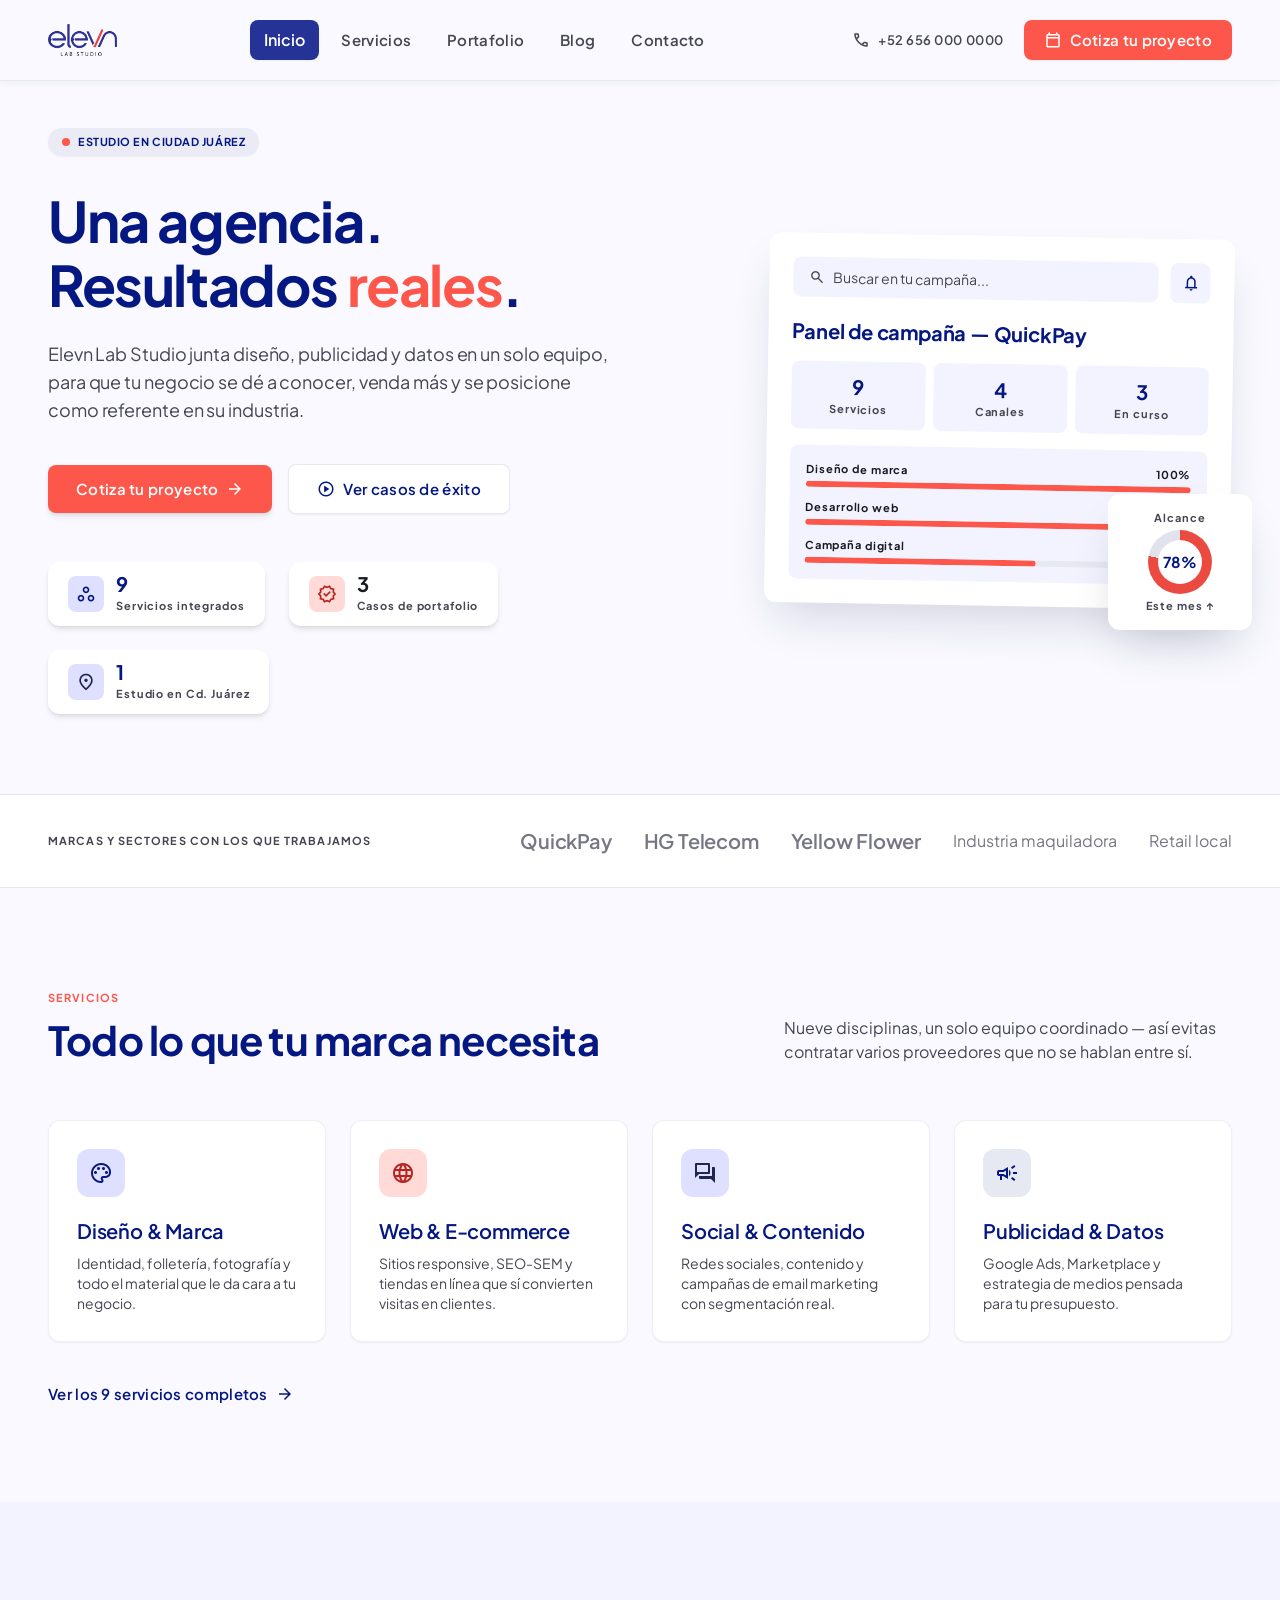
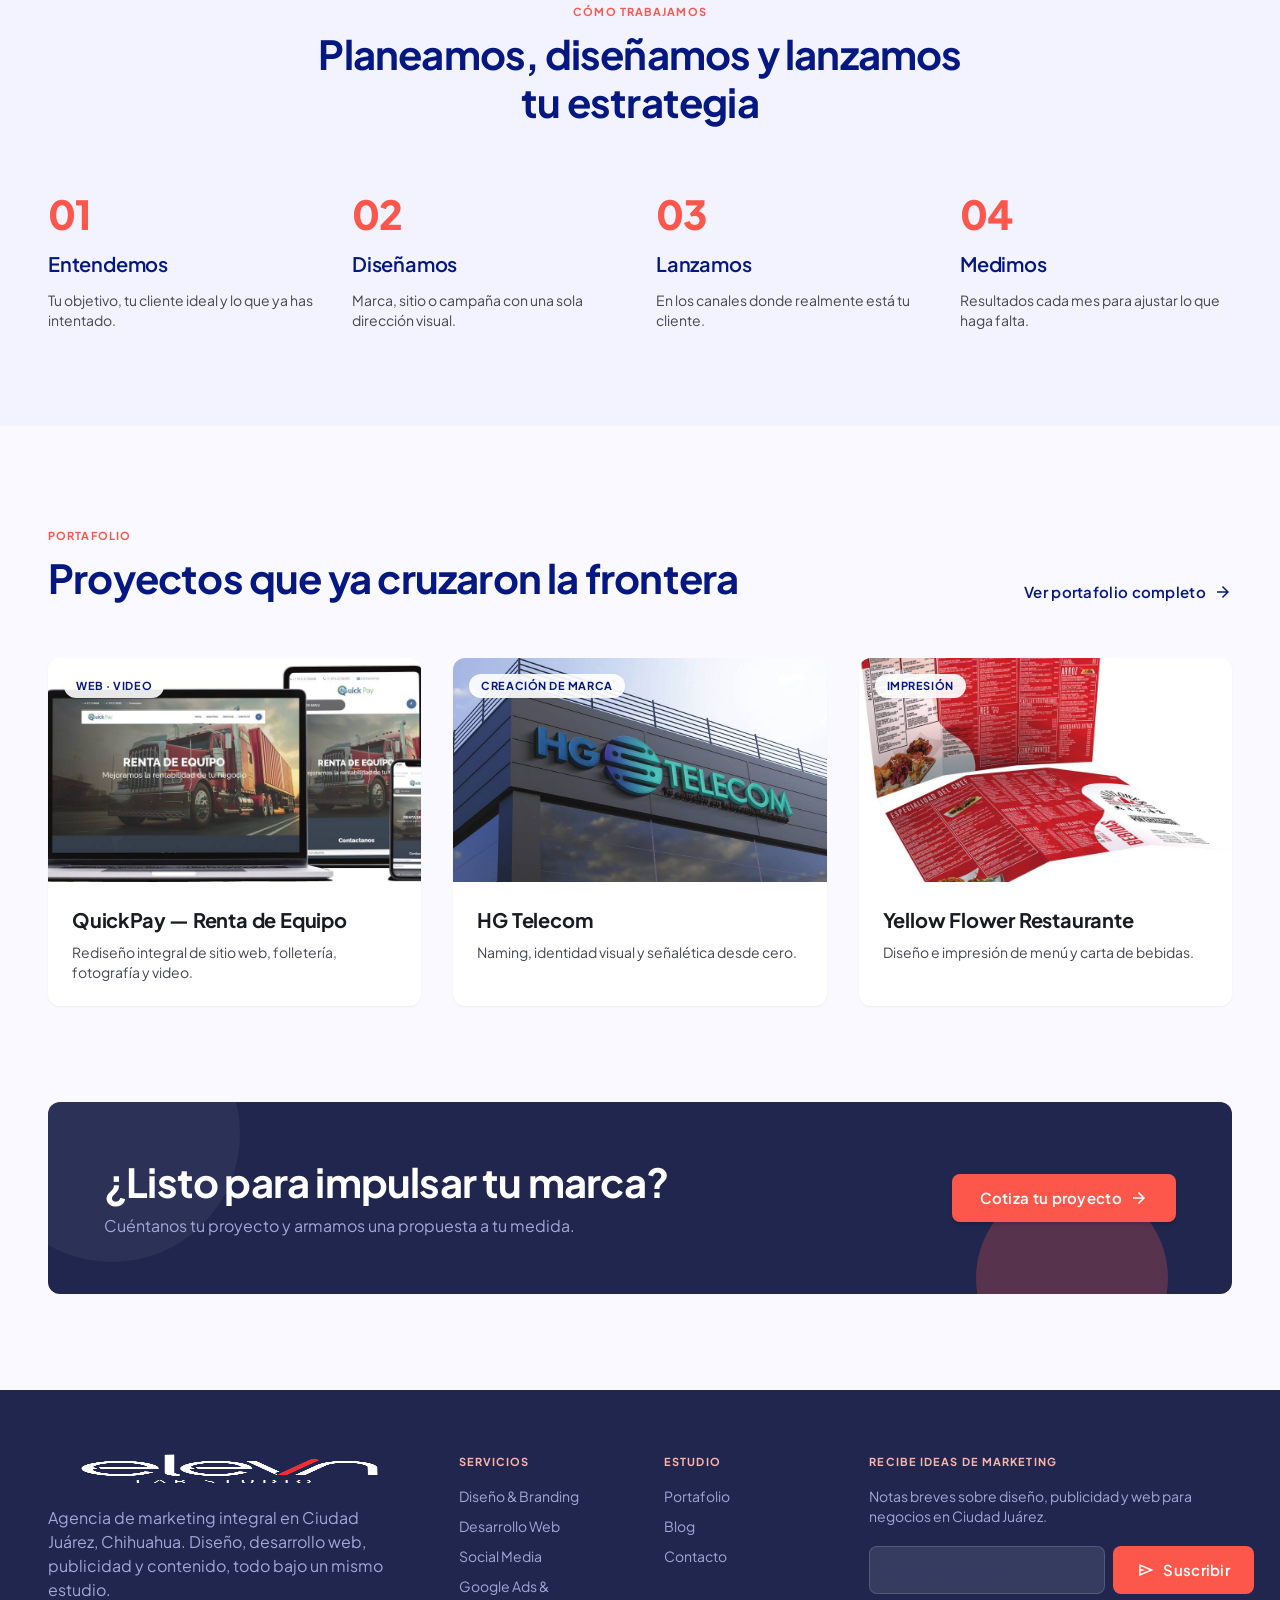
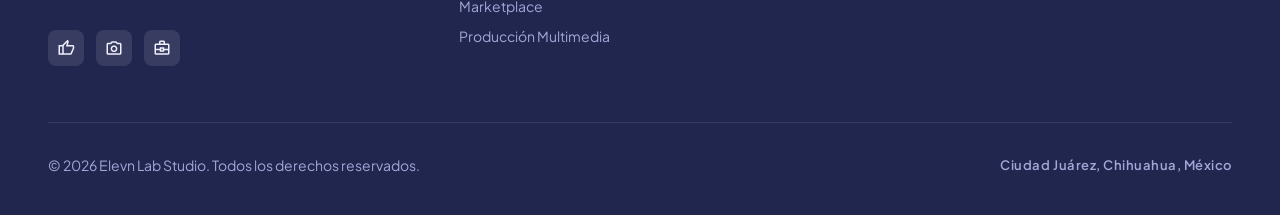
==== index.html @ 22182540 "Add files via upload" ====
<!DOCTYPE html>
<html lang="es"><head><meta charset="utf-8"/><meta content="width=device-width, initial-scale=1.0" name="viewport"/>
<title>Elevn Lab Studio — Agencia de Marketing en Ciudad Juárez</title>
<meta name="description" content="Elevn Lab Studio: agencia de marketing integral en Ciudad Juárez. Diseño, desarrollo web, social media, publicidad y producción multimedia.">
<link href="https://fonts.googleapis.com" rel="preconnect"/><link crossorigin="" href="https://fonts.gstatic.com" rel="preconnect"/>
<link href="https://fonts.googleapis.com/css2?family=Plus+Jakarta+Sans:ital,wght@0,300;0,400;0,500;0,600;0,700;0,800;1,400;1,600&amp;display=swap" rel="stylesheet"/>
<link href="https://fonts.googleapis.com/css2?family=Material+Symbols+Outlined:opsz,wght,FILL,GRAD@20..48,100..700,0..1,-50..200&amp;display=swap" rel="stylesheet"/>
<link href="styles.css" rel="stylesheet"/></head>
<body class="bg-surface font-body-md text-on-surface antialiased selection:bg-primary-fixed selection:text-on-primary-fixed">
<header class="fixed top-0 left-0 right-0 w-full z-50 bg-surface/95 shadow-[0_1px_8px_rgba(13,19,59,0.06)] border-b border-surface-container-high">
<div class="h-20 max-w-7xl mx-auto px-6 lg:px-12 flex items-center justify-between">
<a class="flex items-center gap-2.5 group" href="inicio.html">
<img alt="Elevn Lab Studio" class="h-8 w-auto" src="[data-uri]"/>
</a>
<nav class="hidden lg:flex items-center gap-1 xl:gap-2"><a aria-current="page" class="transition-colors duration-200 bg-primary-container text-on-primary font-semibold rounded-lg px-3.5 py-2 shadow-sm" href="inicio.html">Inicio</a><a class="font-label-lg text-label-lg text-on-surface-variant hover:text-on-surface hover:bg-surface-container-low px-3.5 py-2 rounded-lg transition-colors duration-200" href="servicios.html">Servicios</a><a class="font-label-lg text-label-lg text-on-surface-variant hover:text-on-surface hover:bg-surface-container-low px-3.5 py-2 rounded-lg transition-colors duration-200" href="portafolio.html">Portafolio</a><a class="font-label-lg text-label-lg text-on-surface-variant hover:text-on-surface hover:bg-surface-container-low px-3.5 py-2 rounded-lg transition-colors duration-200" href="blog.html">Blog</a><a class="font-label-lg text-label-lg text-on-surface-variant hover:text-on-surface hover:bg-surface-container-low px-3.5 py-2 rounded-lg transition-colors duration-200" href="contacto.html">Contacto</a></nav>
<div class="flex items-center gap-3 xl:gap-5">
<a class="hidden md:flex items-center gap-2 font-label-md text-label-md text-on-surface-variant hover:text-primary transition-colors" href="tel:+526560000000">
<span class="material-symbols-outlined text-[18px]">call</span><span>+52 656 000 0000</span>
</a>
<a class="hidden sm:inline-flex items-center justify-center gap-2 bg-secondary-container text-on-secondary px-5 py-2.5 rounded-lg font-label-lg text-label-lg shadow-sm hover:bg-secondary transition-all duration-200 hover:-translate-y-0.5 active:translate-y-0" href="contacto.html">
<span class="material-symbols-outlined text-[18px]">calendar_today</span><span>Cotiza tu proyecto</span>
</a>
<button id="menuBtn" class="lg:hidden w-10 h-10 rounded-lg flex items-center justify-center text-primary bg-surface-container-low" aria-label="Abrir menú">
<span class="material-symbols-outlined">menu</span>
</button>
</div>
</div>
</header>
<div id="mobileMenu" class="fixed inset-0 z-[100] bg-surface translate-x-full lg:hidden">
<div class="h-20 max-w-7xl mx-auto px-6 flex items-center justify-between border-b border-surface-container-high">
<img alt="Elevn Lab Studio" class="h-7 w-auto" src="[data-uri]"/>
<button id="menuCloseBtn" class="w-10 h-10 rounded-lg flex items-center justify-center text-primary bg-surface-container-low" aria-label="Cerrar menú">
<span class="material-symbols-outlined">close</span>
</button>
</div>
<nav class="flex flex-col gap-1 p-6"><a href="inicio.html" class="font-headline-sm text-headline-sm px-4 py-3.5 rounded-lg bg-primary-container text-on-primary">Inicio</a><a href="servicios.html" class="font-headline-sm text-headline-sm px-4 py-3.5 rounded-lg text-on-surface hover:bg-surface-container-low">Servicios</a><a href="portafolio.html" class="font-headline-sm text-headline-sm px-4 py-3.5 rounded-lg text-on-surface hover:bg-surface-container-low">Portafolio</a><a href="blog.html" class="font-headline-sm text-headline-sm px-4 py-3.5 rounded-lg text-on-surface hover:bg-surface-container-low">Blog</a><a href="contacto.html" class="font-headline-sm text-headline-sm px-4 py-3.5 rounded-lg text-on-surface hover:bg-surface-container-low">Contacto</a>
<a href="contacto.html" class="mt-4 inline-flex items-center justify-center gap-2 bg-secondary-container text-on-secondary px-5 py-3.5 rounded-lg font-label-lg text-label-lg shadow-sm"><span class="material-symbols-outlined text-[18px]">calendar_today</span><span>Cotiza tu proyecto</span></a>
<a href="tel:+526560000000" class="mt-2 inline-flex items-center justify-center gap-2 text-on-surface-variant px-5 py-3 rounded-lg font-label-lg text-label-lg"><span class="material-symbols-outlined text-[18px]">call</span><span>+52 656 000 0000</span></a>
</nav>
</div>
<main class="w-full pt-20 bg-surface min-h-[calc(100vh-80px)]">
<div class="flex flex-col w-full">

<!-- HERO -->
<section class="relative overflow-hidden pt-12 pb-20 px-6 lg:px-12 max-w-7xl mx-auto w-full">
<div class="absolute -top-24 left-1/4 w-96 h-96 bg-primary-fixed/40 rounded-full blur-3xl pointer-events-none -z-10"></div>
<div class="absolute top-1/3 right-10 w-80 h-80 bg-secondary-container/15 rounded-full blur-3xl pointer-events-none -z-10"></div>
<div class="grid grid-cols-1 lg:grid-cols-12 gap-12 items-center">
<div class="lg:col-span-7 flex flex-col items-start">
<div class="flex flex-wrap items-center gap-3 mb-8">
<div class="inline-flex items-center gap-2 px-3.5 py-1.5 rounded-full bg-surface-container-high/80 shadow-sm">
<span class="flex h-2 w-2 rounded-full bg-secondary-container animate-pulse"></span>
<span class="font-label-sm text-label-sm text-primary uppercase tracking-wider font-bold">Estudio en Ciudad Juárez</span>
</div>
</div>
<h1 class="font-headline-xl-mobile lg:font-headline-xl text-headline-xl-mobile lg:text-headline-xl text-primary tracking-tight mb-6">
Una agencia.<br/>Resultados <span class="text-secondary-container">reales</span>.
</h1>
<p class="font-body-lg text-body-lg text-on-surface-variant max-w-xl mb-10">
Elevn Lab Studio junta diseño, publicidad y datos en un solo equipo, para que tu negocio se dé a conocer, venda más y se posicione como referente en su industria.
</p>
<div class="flex flex-wrap items-center gap-4">
<a href="contacto.html" class="inline-flex items-center gap-2 bg-secondary-container text-on-secondary px-7 py-3.5 rounded-lg font-label-lg text-label-lg shadow-md hover:bg-secondary transition-all duration-200 hover:-translate-y-0.5">
<span>Cotiza tu proyecto</span><span class="material-symbols-outlined text-[18px]">arrow_forward</span>
</a>
<a href="portafolio.html" class="inline-flex items-center gap-2 bg-surface-container-lowest text-primary px-7 py-3.5 rounded-lg font-label-lg text-label-lg shadow-sm border border-outline-variant/40 hover:-translate-y-0.5 transition-all duration-200">
<span class="material-symbols-outlined text-[18px]">play_circle</span><span>Ver casos de éxito</span>
</a>
</div>
<div class="flex flex-wrap items-center gap-3 sm:gap-6 mt-12">
<div class="flex items-center gap-3 px-5 py-3 rounded-xl bg-surface-container-lowest shadow-md">
<div class="w-9 h-9 rounded-lg bg-primary-fixed flex items-center justify-center text-primary"><span class="material-symbols-outlined text-[20px]">workspaces</span></div>
<div class="text-left"><p class="font-headline-sm text-headline-sm text-primary font-bold leading-none">9</p><p class="font-label-sm text-label-sm text-on-surface-variant mt-1">Servicios integrados</p></div>
</div>
<div class="flex items-center gap-3 px-5 py-3 rounded-xl bg-surface-container-lowest shadow-md">
<div class="w-9 h-9 rounded-lg bg-secondary-fixed flex items-center justify-center text-secondary"><span class="material-symbols-outlined text-[20px]">verified</span></div>
<div class="text-left"><p class="font-headline-sm text-headline-sm text-on-surface font-bold leading-none">3</p><p class="font-label-sm text-label-sm text-on-surface-variant mt-1">Casos de portafolio</p></div>
</div>
<div class="flex items-center gap-3 px-5 py-3 rounded-xl bg-surface-container-lowest shadow-md">
<div class="w-9 h-9 rounded-lg bg-tertiary-fixed flex items-center justify-center text-tertiary"><span class="material-symbols-outlined text-[20px]">location_on</span></div>
<div class="text-left"><p class="font-headline-sm text-headline-sm text-primary font-bold leading-none">1</p><p class="font-label-sm text-label-sm text-on-surface-variant mt-1">Estudio en Cd. Juárez</p></div>
</div>
</div>
</div>
<div class="lg:col-span-5 relative">
<div class="relative bg-surface-container-lowest rounded-xl shadow-[0_24px_48px_-12px_rgba(13,19,59,0.16)] p-6 rotate-1">
<div class="flex items-center gap-3 mb-5">
<div class="flex-1 h-10 rounded-lg bg-surface-container-low flex items-center px-4 gap-2 text-on-surface-variant">
<span class="material-symbols-outlined text-[16px]">search</span><span class="font-body-sm text-body-sm">Buscar en tu campaña...</span>
</div>
<div class="w-10 h-10 rounded-lg bg-surface-container-low flex items-center justify-center text-primary"><span class="material-symbols-outlined text-[18px]">notifications</span></div>
</div>
<p class="font-headline-sm text-headline-sm text-primary font-bold mb-4">Panel de campaña — QuickPay</p>
<div class="grid grid-cols-3 gap-2 mb-4">
<div class="bg-surface-container-low rounded-lg p-3 text-center"><p class="font-headline-sm text-headline-sm text-primary font-bold">9</p><p class="font-label-sm text-label-sm text-on-surface-variant">Servicios</p></div>
<div class="bg-surface-container-low rounded-lg p-3 text-center"><p class="font-headline-sm text-headline-sm text-primary font-bold">4</p><p class="font-label-sm text-label-sm text-on-surface-variant">Canales</p></div>
<div class="bg-surface-container-low rounded-lg p-3 text-center"><p class="font-headline-sm text-headline-sm text-primary font-bold">3</p><p class="font-label-sm text-label-sm text-on-surface-variant">En curso</p></div>
</div>
<div class="bg-surface-container-low rounded-lg p-4 space-y-3">
<div><div class="flex justify-between font-label-sm text-label-sm text-on-surface mb-1"><span>Diseño de marca</span><span>100%</span></div><div class="h-1.5 rounded-full bg-surface-container-high overflow-hidden"><div class="h-full bg-secondary-container rounded-full" style="width:100%"></div></div></div>
<div><div class="flex justify-between font-label-sm text-label-sm text-on-surface mb-1"><span>Desarrollo web</span><span>85%</span></div><div class="h-1.5 rounded-full bg-surface-container-high overflow-hidden"><div class="h-full bg-secondary-container rounded-full" style="width:85%"></div></div></div>
<div><div class="flex justify-between font-label-sm text-label-sm text-on-surface mb-1"><span>Campaña digital</span><span>60%</span></div><div class="h-1.5 rounded-full bg-surface-container-high overflow-hidden"><div class="h-full bg-secondary-container rounded-full" style="width:60%"></div></div></div>
</div>
</div>
<div class="absolute -right-5 -bottom-6 bg-surface-container-lowest rounded-xl shadow-[0_24px_48px_-12px_rgba(13,19,59,0.16)] p-4 w-36 text-center hidden sm:block">
<p class="font-label-sm text-label-sm text-on-surface-variant mb-1">Alcance</p>
<div class="w-16 h-16 mx-auto rounded-full flex items-center justify-center" style="background:conic-gradient(#eb4a40 0 78%, #e0e2ec 78% 100%);">
<div class="w-11 h-11 rounded-full bg-surface-container-lowest flex items-center justify-center font-headline-sm text-label-lg text-primary font-bold">78%</div>
</div>
<p class="font-label-sm text-label-sm text-on-surface-variant mt-1">Este mes ↑</p>
</div>
</div>
</div>
</section>

<!-- TRUST STRIP -->
<section class="w-full border-y border-surface-container-high bg-surface-container-lowest py-8">
<div class="max-w-7xl mx-auto px-6 lg:px-12 flex flex-wrap items-center gap-x-10 gap-y-4 justify-between">
<p class="font-label-sm text-label-sm uppercase tracking-widest text-on-surface-variant">Marcas y sectores con los que trabajamos</p>
<div class="flex flex-wrap items-center gap-8 font-headline-sm text-headline-sm text-outline">
<span>QuickPay</span><span>HG Telecom</span><span>Yellow Flower</span><span class="font-body-md text-body-md">Industria maquiladora</span><span class="font-body-md text-body-md">Retail local</span>
</div>
</div>
</section>

<!-- PILLARS -->
<section class="w-full px-6 lg:px-12 py-20 lg:py-24">
<div class="max-w-7xl mx-auto">
<div class="flex flex-col md:flex-row md:items-end justify-between mb-14 gap-6">
<div><span class="font-label-sm text-label-sm uppercase tracking-widest text-secondary-container font-bold">Servicios</span>
<h2 class="font-headline-lg text-headline-lg text-primary mt-2">Todo lo que tu marca necesita</h2></div>
<p class="font-body-md text-body-md text-on-surface-variant max-w-md">Nueve disciplinas, un solo equipo coordinado — así evitas contratar varios proveedores que no se hablan entre sí.</p>
</div>
<div class="grid grid-cols-1 sm:grid-cols-2 lg:grid-cols-4 gap-6">
<div class="bg-surface-container-lowest rounded-xl p-7 shadow-sm hover:shadow-xl transition-all duration-300 border border-primary-container/[0.08] group">
<div class="w-12 h-12 rounded-xl bg-primary-fixed flex items-center justify-center text-primary mb-5 group-hover:scale-110 transition-transform"><span class="material-symbols-outlined text-[24px]">palette</span></div>
<h3 class="font-headline-sm text-headline-sm text-primary mb-2">Diseño &amp; Marca</h3>
<p class="font-body-sm text-body-sm text-on-surface-variant">Identidad, folletería, fotografía y todo el material que le da cara a tu negocio.</p>
</div>
<div class="bg-surface-container-lowest rounded-xl p-7 shadow-sm hover:shadow-xl transition-all duration-300 border border-primary-container/[0.08] group">
<div class="w-12 h-12 rounded-xl bg-secondary-fixed flex items-center justify-center text-secondary mb-5 group-hover:scale-110 transition-transform"><span class="material-symbols-outlined text-[24px]">language</span></div>
<h3 class="font-headline-sm text-headline-sm text-primary mb-2">Web &amp; E-commerce</h3>
<p class="font-body-sm text-body-sm text-on-surface-variant">Sitios responsive, SEO-SEM y tiendas en línea que sí convierten visitas en clientes.</p>
</div>
<div class="bg-surface-container-lowest rounded-xl p-7 shadow-sm hover:shadow-xl transition-all duration-300 border border-primary-container/[0.08] group">
<div class="w-12 h-12 rounded-xl bg-tertiary-fixed flex items-center justify-center text-tertiary mb-5 group-hover:scale-110 transition-transform"><span class="material-symbols-outlined text-[24px]">forum</span></div>
<h3 class="font-headline-sm text-headline-sm text-primary mb-2">Social &amp; Contenido</h3>
<p class="font-body-sm text-body-sm text-on-surface-variant">Redes sociales, contenido y campañas de email marketing con segmentación real.</p>
</div>
<div class="bg-surface-container-lowest rounded-xl p-7 shadow-sm hover:shadow-xl transition-all duration-300 border border-primary-container/[0.08] group">
<div class="w-12 h-12 rounded-xl bg-surface-container-high flex items-center justify-center text-primary mb-5 group-hover:scale-110 transition-transform"><span class="material-symbols-outlined text-[24px]">campaign</span></div>
<h3 class="font-headline-sm text-headline-sm text-primary mb-2">Publicidad &amp; Datos</h3>
<p class="font-body-sm text-body-sm text-on-surface-variant">Google Ads, Marketplace y estrategia de medios pensada para tu presupuesto.</p>
</div>
</div>
<div class="mt-10"><a href="servicios.html" class="inline-flex items-center gap-2 font-label-lg text-label-lg text-primary hover:text-secondary-container transition-colors">Ver los 9 servicios completos<span class="material-symbols-outlined text-[18px]">arrow_forward</span></a></div>
</div>
</section>

<!-- PROCESS -->
<section class="w-full px-6 lg:px-12 py-20 lg:py-24 bg-surface-container-low">
<div class="max-w-7xl mx-auto">
<div class="text-center max-w-2xl mx-auto mb-16">
<span class="font-label-sm text-label-sm uppercase tracking-widest text-secondary-container font-bold">Cómo trabajamos</span>
<h2 class="font-headline-lg text-headline-lg text-primary mt-2">Planeamos, diseñamos y lanzamos tu estrategia</h2>
</div>
<div class="grid grid-cols-1 md:grid-cols-4 gap-8">
<div class="flex flex-col gap-3"><span class="font-display text-headline-lg text-secondary-container font-extrabold">01</span><h3 class="font-headline-sm text-headline-sm text-primary">Entendemos</h3><p class="font-body-sm text-body-sm text-on-surface-variant">Tu objetivo, tu cliente ideal y lo que ya has intentado.</p></div>
<div class="flex flex-col gap-3"><span class="font-display text-headline-lg text-secondary-container font-extrabold">02</span><h3 class="font-headline-sm text-headline-sm text-primary">Diseñamos</h3><p class="font-body-sm text-body-sm text-on-surface-variant">Marca, sitio o campaña con una sola dirección visual.</p></div>
<div class="flex flex-col gap-3"><span class="font-display text-headline-lg text-secondary-container font-extrabold">03</span><h3 class="font-headline-sm text-headline-sm text-primary">Lanzamos</h3><p class="font-body-sm text-body-sm text-on-surface-variant">En los canales donde realmente está tu cliente.</p></div>
<div class="flex flex-col gap-3"><span class="font-display text-headline-lg text-secondary-container font-extrabold">04</span><h3 class="font-headline-sm text-headline-sm text-primary">Medimos</h3><p class="font-body-sm text-body-sm text-on-surface-variant">Resultados cada mes para ajustar lo que haga falta.</p></div>
</div>
</div>
</section>

<!-- PORTFOLIO TEASER -->
<section class="w-full px-6 lg:px-12 py-20 lg:py-24">
<div class="max-w-7xl mx-auto">
<div class="flex flex-col md:flex-row md:items-end justify-between mb-14 gap-6">
<div><span class="font-label-sm text-label-sm uppercase tracking-widest text-secondary-container font-bold">Portafolio</span>
<h2 class="font-headline-lg text-headline-lg text-primary mt-2">Proyectos que ya cruzaron la frontera</h2></div>
<a href="portafolio.html" class="inline-flex items-center gap-2 font-label-lg text-label-lg text-primary hover:text-secondary-container transition-colors">Ver portafolio completo<span class="material-symbols-outlined text-[18px]">arrow_forward</span></a>
</div>
<div class="grid grid-cols-1 md:grid-cols-3 gap-8">
<article class="flex flex-col bg-surface-container-lowest rounded-xl overflow-hidden shadow-sm hover:shadow-xl transition-all duration-300 group">
<div class="relative w-full h-56 overflow-hidden bg-surface-container-low"><img class="w-full h-full object-cover group-hover:scale-105 transition-transform duration-500" src="[data-uri]" alt="QuickPay"/>
<span class="absolute top-4 left-4 px-3 py-1 rounded-full bg-surface-container-lowest/90 font-label-sm text-label-sm text-primary uppercase tracking-wider font-bold shadow-sm">Web · Video</span></div>
<div class="p-6"><h3 class="font-headline-sm text-headline-sm text-on-surface font-bold mb-2">QuickPay — Renta de Equipo</h3><p class="font-body-sm text-body-sm text-on-surface-variant">Rediseño integral de sitio web, folletería, fotografía y video.</p></div>
</article>
<article class="flex flex-col bg-surface-container-lowest rounded-xl overflow-hidden shadow-sm hover:shadow-xl transition-all duration-300 group">
<div class="relative w-full h-56 overflow-hidden bg-surface-container-low"><img class="w-full h-full object-cover group-hover:scale-105 transition-transform duration-500" src="[data-uri]" alt="HG Telecom"/>
<span class="absolute top-4 left-4 px-3 py-1 rounded-full bg-surface-container-lowest/90 font-label-sm text-label-sm text-primary uppercase tracking-wider font-bold shadow-sm">Creación de Marca</span></div>
<div class="p-6"><h3 class="font-headline-sm text-headline-sm text-on-surface font-bold mb-2">HG Telecom</h3><p class="font-body-sm text-body-sm text-on-surface-variant">Naming, identidad visual y señalética desde cero.</p></div>
</article>
<article class="flex flex-col bg-surface-container-lowest rounded-xl overflow-hidden shadow-sm hover:shadow-xl transition-all duration-300 group">
<div class="relative w-full h-56 overflow-hidden bg-surface-container-low"><img class="w-full h-full object-cover group-hover:scale-105 transition-transform duration-500" src="[data-uri]" alt="Yellow Flower"/>
<span class="absolute top-4 left-4 px-3 py-1 rounded-full bg-surface-container-lowest/90 font-label-sm text-label-sm text-primary uppercase tracking-wider font-bold shadow-sm">Impresión</span></div>
<div class="p-6"><h3 class="font-headline-sm text-headline-sm text-on-surface font-bold mb-2">Yellow Flower Restaurante</h3><p class="font-body-sm text-body-sm text-on-surface-variant">Diseño e impresión de menú y carta de bebidas.</p></div>
</article>
</div>
</div>
</section>

<!-- CTA BAND -->
<section class="w-full px-6 lg:px-12 pb-20 lg:pb-24">
<div class="max-w-7xl mx-auto rounded-xl bg-tertiary relative overflow-hidden p-10 lg:p-14 flex flex-col lg:flex-row items-center justify-between gap-8">
<div class="absolute w-64 h-64 rounded-full bg-white/5 -top-24 -left-16"></div>
<div class="absolute w-48 h-48 rounded-full bg-secondary-container/25 -bottom-20 right-16"></div>
<div class="relative z-10 text-center lg:text-left"><h2 class="font-headline-lg text-headline-lg text-white font-bold">¿Listo para impulsar tu marca?</h2><p class="font-body-md text-body-md text-on-tertiary-container mt-2">Cuéntanos tu proyecto y armamos una propuesta a tu medida.</p></div>
<a href="contacto.html" class="relative z-10 inline-flex items-center gap-2 bg-secondary-container text-on-secondary px-7 py-3.5 rounded-lg font-label-lg text-label-lg shadow-md hover:bg-secondary transition-all duration-200 hover:-translate-y-0.5 whitespace-nowrap">
<span>Cotiza tu proyecto</span><span class="material-symbols-outlined text-[18px]">arrow_forward</span>
</a>
</div>
</section>

</div>
</main>
<footer class="w-full bg-tertiary text-inverse-on-surface">
<div class="max-w-7xl mx-auto px-6 lg:px-12 pt-16 pb-10">
<div class="grid grid-cols-1 md:grid-cols-2 lg:grid-cols-12 gap-12 mb-14">
<div class="lg:col-span-4 flex flex-col gap-5">
<img alt="Elevn Lab Studio" class="h-8 w-auto" src="[data-uri]"/>
<p class="font-body-md text-body-md text-on-tertiary-container max-w-sm">Agencia de marketing integral en Ciudad Juárez, Chihuahua. Diseño, desarrollo web, publicidad y contenido, todo bajo un mismo estudio.</p>
<div class="flex items-center gap-3 pt-2">
<a class="w-9 h-9 rounded-lg bg-white/10 flex items-center justify-center hover:bg-secondary-container transition-all duration-200" aria-label="Facebook" href="#"><span class="material-symbols-outlined text-[18px]">thumb_up</span></a>
<a class="w-9 h-9 rounded-lg bg-white/10 flex items-center justify-center hover:bg-secondary-container transition-all duration-200" aria-label="Instagram" href="#"><span class="material-symbols-outlined text-[18px]">photo_camera</span></a>
<a class="w-9 h-9 rounded-lg bg-white/10 flex items-center justify-center hover:bg-secondary-container transition-all duration-200" aria-label="LinkedIn" href="#"><span class="material-symbols-outlined text-[18px]">business_center</span></a>
</div>
</div>
<div class="lg:col-span-2 flex flex-col gap-4">
<p class="font-label-sm text-label-sm uppercase tracking-widest text-secondary-fixed-dim font-bold">Servicios</p>
<ul class="flex flex-col gap-2.5">
<li class="font-body-sm text-body-sm text-on-tertiary-container hover:text-white transition-colors"><a href="servicios.html">Diseño &amp; Branding</a></li>
<li class="font-body-sm text-body-sm text-on-tertiary-container hover:text-white transition-colors"><a href="servicios.html">Desarrollo Web</a></li>
<li class="font-body-sm text-body-sm text-on-tertiary-container hover:text-white transition-colors"><a href="servicios.html">Social Media</a></li>
<li class="font-body-sm text-body-sm text-on-tertiary-container hover:text-white transition-colors"><a href="servicios.html">Google Ads &amp; Marketplace</a></li>
<li class="font-body-sm text-body-sm text-on-tertiary-container hover:text-white transition-colors"><a href="servicios.html">Producción Multimedia</a></li>
</ul>
</div>
<div class="lg:col-span-2 flex flex-col gap-4">
<p class="font-label-sm text-label-sm uppercase tracking-widest text-secondary-fixed-dim font-bold">Estudio</p>
<ul class="flex flex-col gap-2.5">
<li class="font-body-sm text-body-sm text-on-tertiary-container hover:text-white transition-colors"><a href="portafolio.html">Portafolio</a></li>
<li class="font-body-sm text-body-sm text-on-tertiary-container hover:text-white transition-colors"><a href="blog.html">Blog</a></li>
<li class="font-body-sm text-body-sm text-on-tertiary-container hover:text-white transition-colors"><a href="contacto.html">Contacto</a></li>
</ul>
</div>
<div class="lg:col-span-4 flex flex-col gap-4">
<p class="font-label-sm text-label-sm uppercase tracking-widest text-secondary-fixed-dim font-bold">Recibe ideas de marketing</p>
<p class="font-body-sm text-body-sm text-on-tertiary-container">Notas breves sobre diseño, publicidad y web para negocios en Ciudad Juárez.</p>
<form class="flex flex-col sm:flex-row gap-2 mt-1" onsubmit="event.preventDefault();">
<input class="h-12 px-4 rounded-lg bg-white/10 border border-white/15 font-body-sm text-white placeholder:text-tertiary-container/70 focus:outline-none focus:border-secondary-container focus:ring-2 focus:ring-secondary-container/25 flex-1" placeholder="tu@correo.com" type="email"/>
<button class="h-12 px-6 rounded-lg bg-secondary-container text-on-secondary font-label-lg text-label-lg hover:bg-secondary transition-colors flex items-center justify-center gap-2" type="submit"><span class="material-symbols-outlined text-[18px]">send</span><span>Suscribir</span></button>
</form>
</div>
</div>
<div class="pt-8 border-t border-white/10 flex flex-col sm:flex-row items-center justify-between gap-4 font-body-sm text-body-sm text-on-tertiary-container">
<p>© <span id="year"></span> Elevn Lab Studio. Todos los derechos reservados.</p>
<div class="flex items-center gap-6 font-label-md text-label-md">
<span>Ciudad Juárez, Chihuahua, México</span>
</div>
</div>
</div>
</footer>
<script>
document.getElementById('year').textContent = new Date().getFullYear();
const menuBtn = document.getElementById('menuBtn');
const menuCloseBtn = document.getElementById('menuCloseBtn');
const mobileMenu = document.getElementById('mobileMenu');
if(menuBtn){ menuBtn.addEventListener('click', ()=> mobileMenu.classList.remove('translate-x-full')); }
if(menuCloseBtn){ menuCloseBtn.addEventListener('click', ()=> mobileMenu.classList.add('translate-x-full')); }
if(mobileMenu){ mobileMenu.querySelectorAll('a').forEach(a=> a.addEventListener('click', ()=> mobileMenu.classList.add('translate-x-full'))); }
</script>

</body></html>
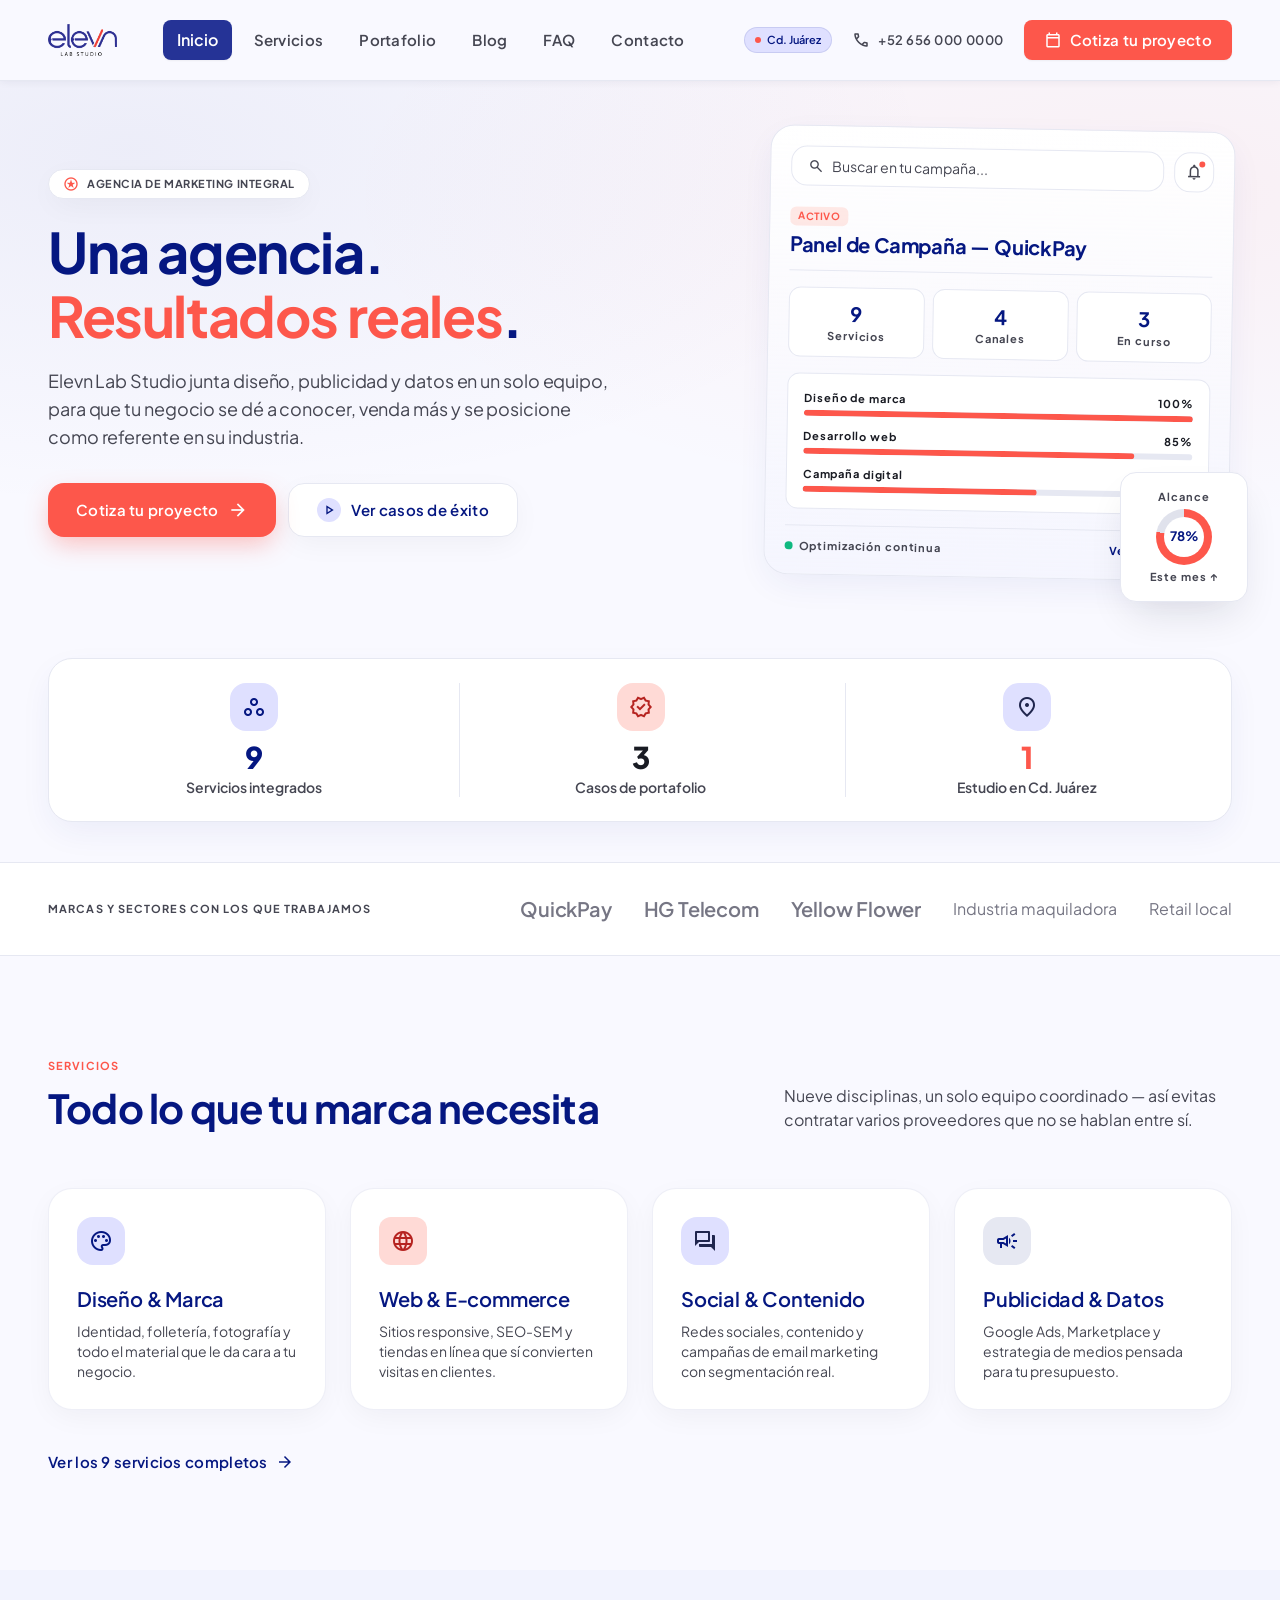
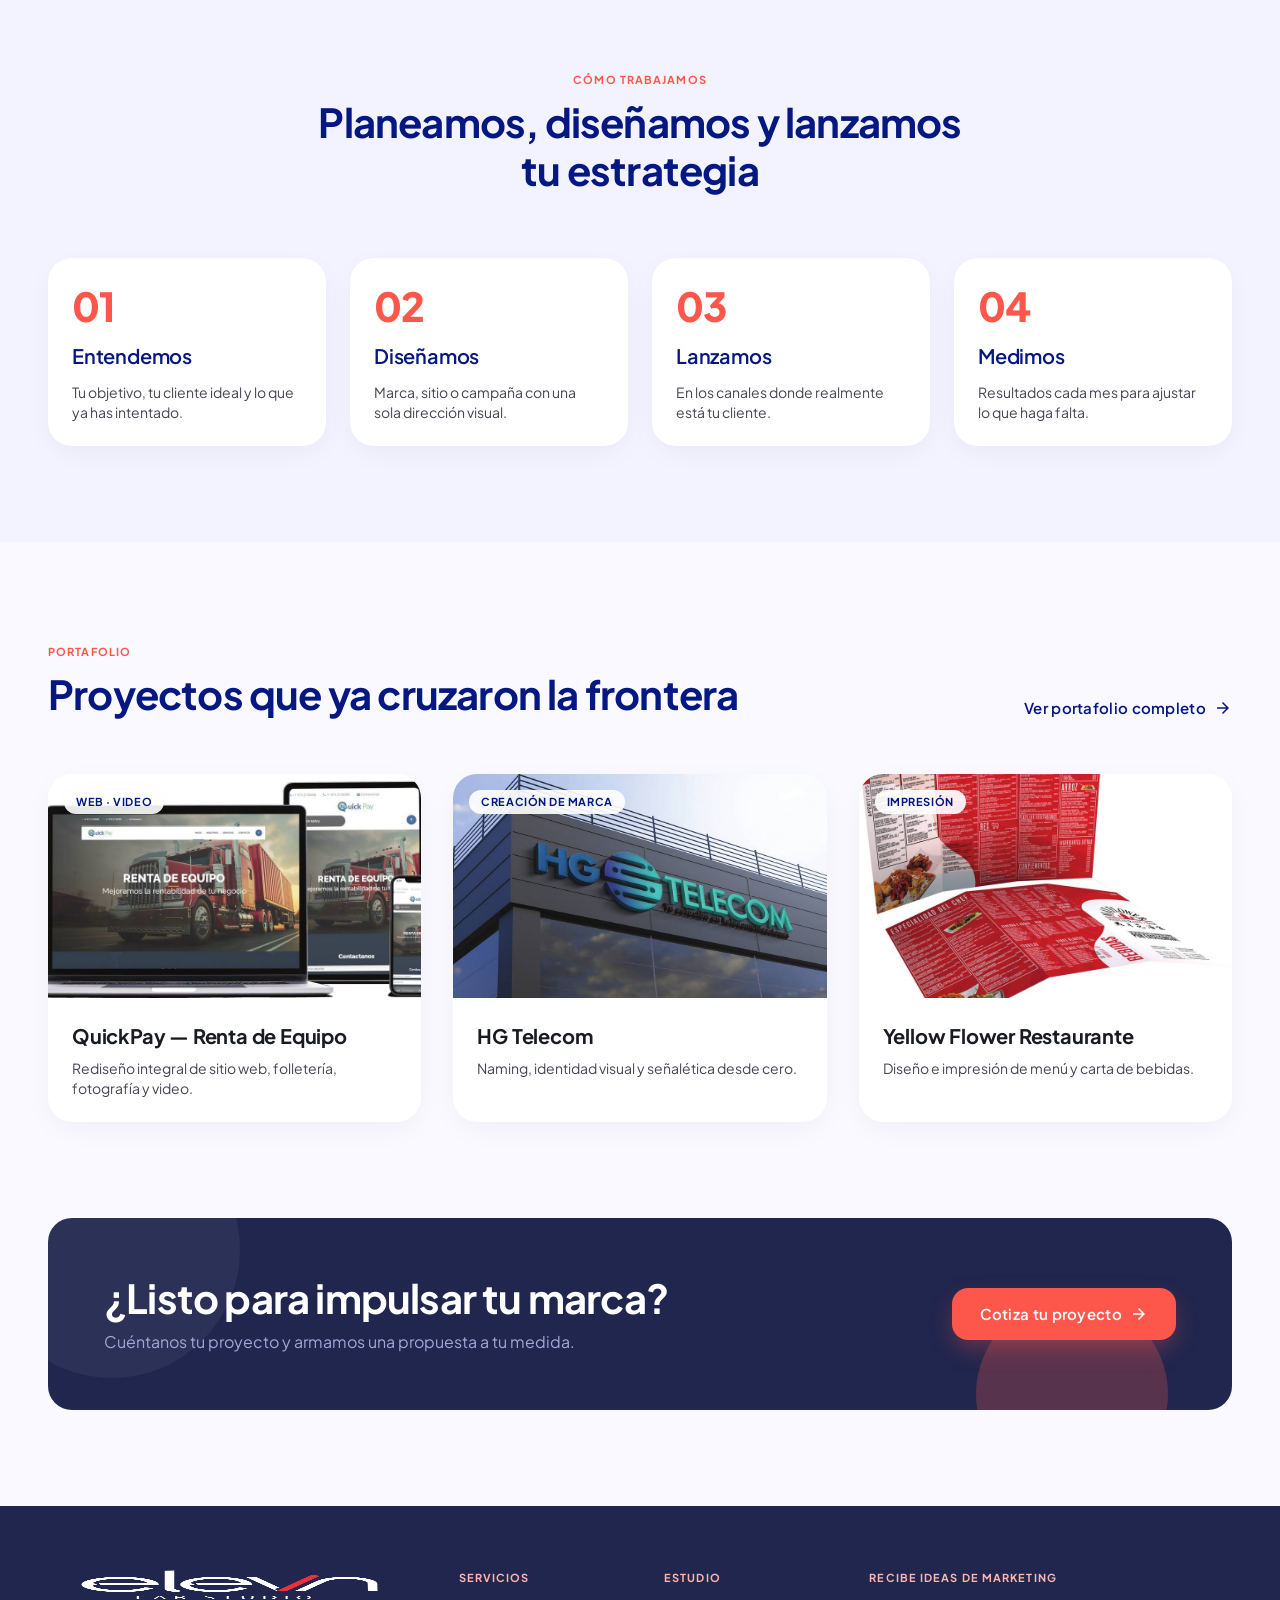
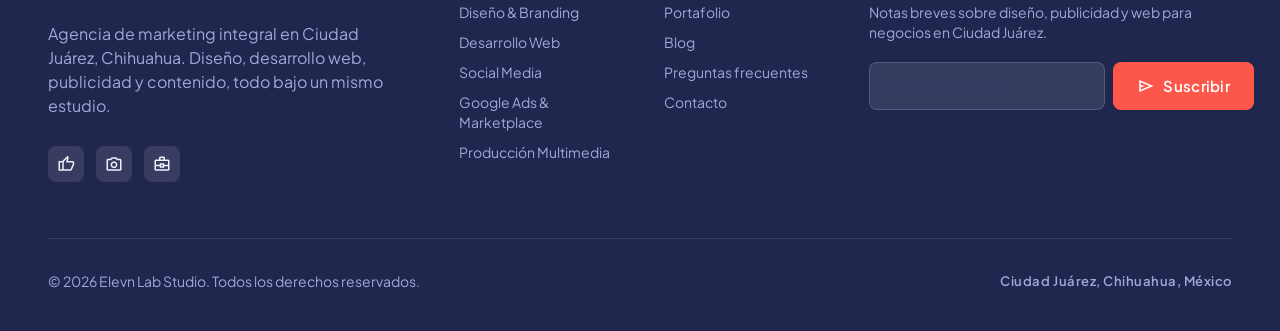
==== commit eba2f7c1: "Add files via upload" ====
--- a/index.html
+++ b/index.html
@@ -6,14 +6,17 @@
 <link href="https://fonts.googleapis.com/css2?family=Plus+Jakarta+Sans:ital,wght@0,300;0,400;0,500;0,600;0,700;0,800;1,400;1,600&amp;display=swap" rel="stylesheet"/>
 <link href="https://fonts.googleapis.com/css2?family=Material+Symbols+Outlined:opsz,wght,FILL,GRAD@20..48,100..700,0..1,-50..200&amp;display=swap" rel="stylesheet"/>
 <link href="styles.css" rel="stylesheet"/></head>
-<body class="bg-surface font-body-md text-on-surface antialiased selection:bg-primary-fixed selection:text-on-primary-fixed">
+<body class="bg-surface font-body-md text-on-surface antialiased selection:bg-primary-fixed selection:text-on-primary-fixed pb-20 lg:pb-0">
 <header class="fixed top-0 left-0 right-0 w-full z-50 bg-surface/95 shadow-[0_1px_8px_rgba(13,19,59,0.06)] border-b border-surface-container-high">
 <div class="h-20 max-w-7xl mx-auto px-6 lg:px-12 flex items-center justify-between">
 <a class="flex items-center gap-2.5 group" href="inicio.html">
-<img alt="Elevn Lab Studio" class="h-8 w-auto" src="[data-uri]"/>
-</a>
-<nav class="hidden lg:flex items-center gap-1 xl:gap-2"><a aria-current="page" class="transition-colors duration-200 bg-primary-container text-on-primary font-semibold rounded-lg px-3.5 py-2 shadow-sm" href="inicio.html">Inicio</a><a class="font-label-lg text-label-lg text-on-surface-variant hover:text-on-surface hover:bg-surface-container-low px-3.5 py-2 rounded-lg transition-colors duration-200" href="servicios.html">Servicios</a><a class="font-label-lg text-label-lg text-on-surface-variant hover:text-on-surface hover:bg-surface-container-low px-3.5 py-2 rounded-lg transition-colors duration-200" href="portafolio.html">Portafolio</a><a class="font-label-lg text-label-lg text-on-surface-variant hover:text-on-surface hover:bg-surface-container-low px-3.5 py-2 rounded-lg transition-colors duration-200" href="blog.html">Blog</a><a class="font-label-lg text-label-lg text-on-surface-variant hover:text-on-surface hover:bg-surface-container-low px-3.5 py-2 rounded-lg transition-colors duration-200" href="contacto.html">Contacto</a></nav>
-<div class="flex items-center gap-3 xl:gap-5">
+<img alt="Elevn Lab Studio" class="h-8 w-auto" style="height:32px;width:auto;display:block;" src="[data-uri]"/>
+</a>
+<nav class="hidden lg:flex items-center gap-1 xl:gap-2"><a aria-current="page" class="transition-colors duration-200 bg-primary-container text-on-primary font-semibold rounded-lg px-3.5 py-2 shadow-sm" href="inicio.html">Inicio</a><a class="font-label-lg text-label-lg text-on-surface-variant hover:text-on-surface hover:bg-surface-container-low px-3.5 py-2 rounded-lg transition-colors duration-200" href="servicios.html">Servicios</a><a class="font-label-lg text-label-lg text-on-surface-variant hover:text-on-surface hover:bg-surface-container-low px-3.5 py-2 rounded-lg transition-colors duration-200" href="portafolio.html">Portafolio</a><a class="font-label-lg text-label-lg text-on-surface-variant hover:text-on-surface hover:bg-surface-container-low px-3.5 py-2 rounded-lg transition-colors duration-200" href="blog.html">Blog</a><a class="font-label-lg text-label-lg text-on-surface-variant hover:text-on-surface hover:bg-surface-container-low px-3.5 py-2 rounded-lg transition-colors duration-200" href="faq.html">FAQ</a><a class="font-label-lg text-label-lg text-on-surface-variant hover:text-on-surface hover:bg-surface-container-low px-3.5 py-2 rounded-lg transition-colors duration-200" href="contacto.html">Contacto</a></nav>
+<div class="flex items-center gap-2.5 xl:gap-5">
+<span class="hidden sm:inline-flex lg:hidden xl:inline-flex items-center gap-1.5 px-2.5 py-1 rounded-full text-[11px] font-semibold bg-primary-fixed text-primary border border-primary/10">
+<span class="w-1.5 h-1.5 rounded-full bg-secondary-container animate-pulse"></span>Cd. Juárez
+</span>
 <a class="hidden md:flex items-center gap-2 font-label-md text-label-md text-on-surface-variant hover:text-primary transition-colors" href="tel:+526560000000">
 <span class="material-symbols-outlined text-[18px]">call</span><span>+52 656 000 0000</span>
 </a>
@@ -28,12 +31,12 @@
 </header>
 <div id="mobileMenu" class="fixed inset-0 z-[100] bg-surface translate-x-full lg:hidden">
 <div class="h-20 max-w-7xl mx-auto px-6 flex items-center justify-between border-b border-surface-container-high">
-<img alt="Elevn Lab Studio" class="h-7 w-auto" src="[data-uri]"/>
+<img alt="Elevn Lab Studio" class="h-7 w-auto" style="height:28px;width:auto;display:block;" src="[data-uri]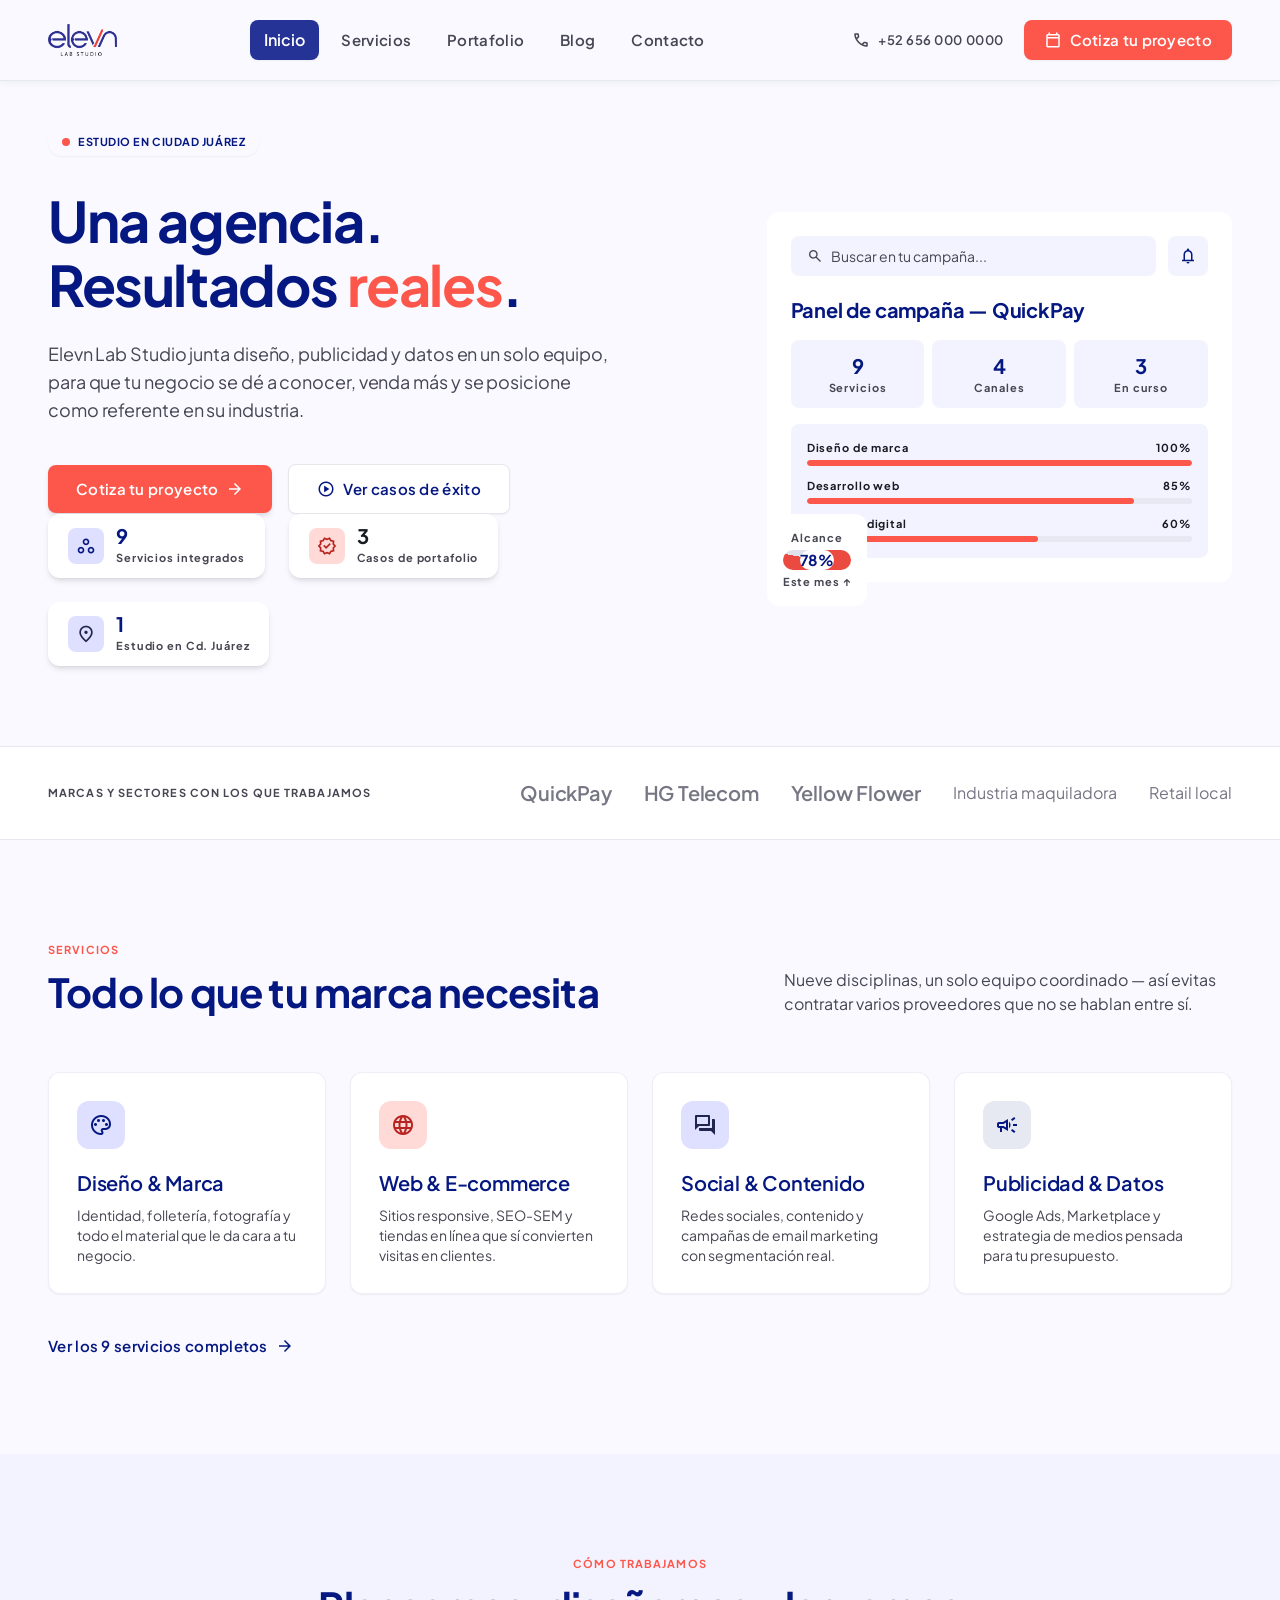
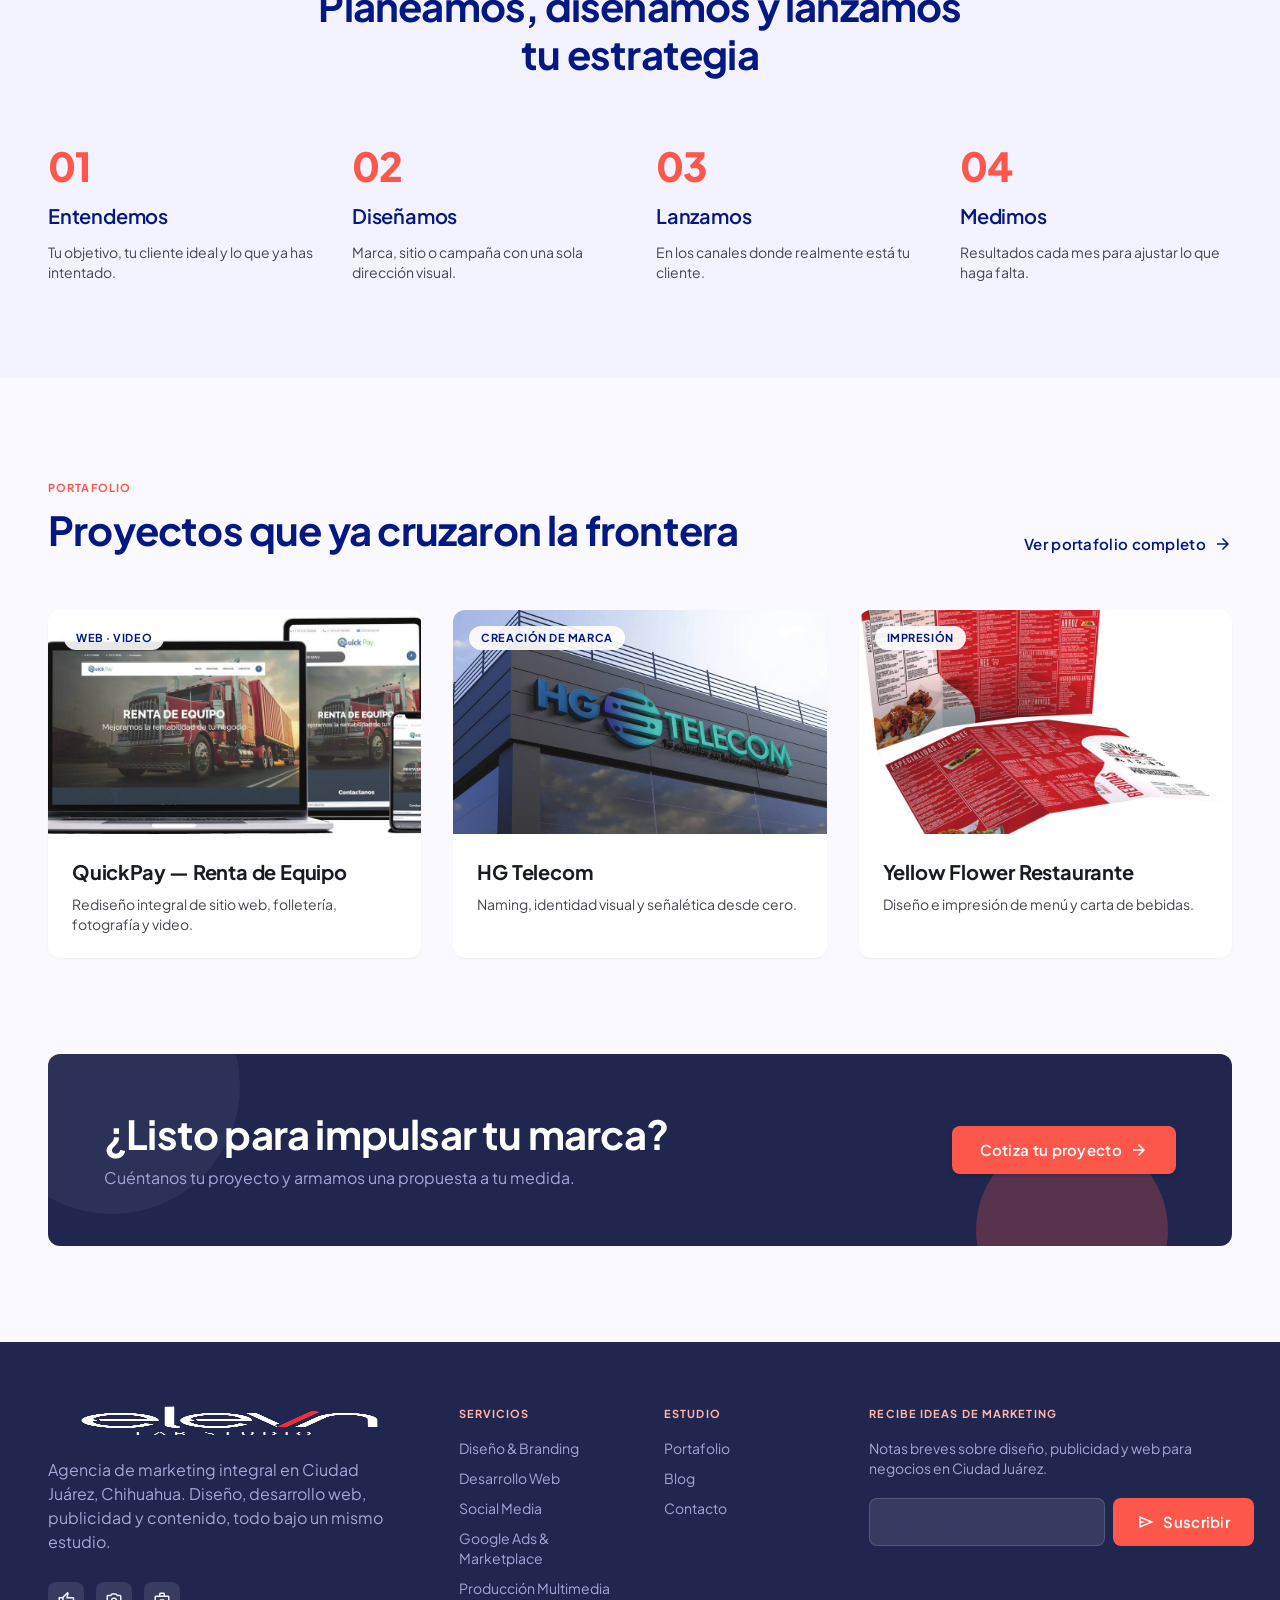
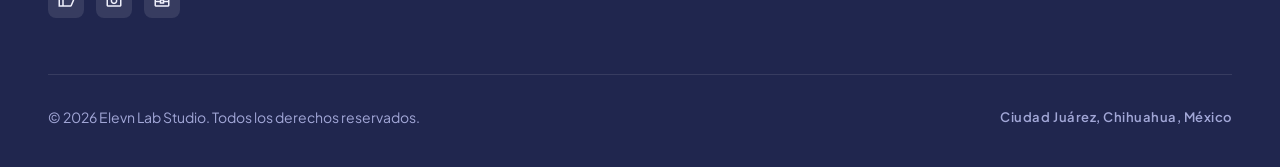
==== commit 181daf9f: "Add files via upload" ====
--- a/index.html
+++ b/index.html
@@ -1,326 +1,13 @@
 <!DOCTYPE html>
-<html lang="es"><head><meta charset="utf-8"/><meta content="width=device-width, initial-scale=1.0" name="viewport"/>
-<title>Elevn Lab Studio — Agencia de Marketing en Ciudad Juárez</title>
-<meta name="description" content="Elevn Lab Studio: agencia de marketing integral en Ciudad Juárez. Diseño, desarrollo web, social media, publicidad y producción multimedia.">
-<link href="https://fonts.googleapis.com" rel="preconnect"/><link crossorigin="" href="https://fonts.gstatic.com" rel="preconnect"/>
-<link href="https://fonts.googleapis.com/css2?family=Plus+Jakarta+Sans:ital,wght@0,300;0,400;0,500;0,600;0,700;0,800;1,400;1,600&amp;display=swap" rel="stylesheet"/>
-<link href="https://fonts.googleapis.com/css2?family=Material+Symbols+Outlined:opsz,wght,FILL,GRAD@20..48,100..700,0..1,-50..200&amp;display=swap" rel="stylesheet"/>
-<link href="styles.css" rel="stylesheet"/></head>
-<body class="bg-surface font-body-md text-on-surface antialiased selection:bg-primary-fixed selection:text-on-primary-fixed pb-20 lg:pb-0">
-<header class="fixed top-0 left-0 right-0 w-full z-50 bg-surface/95 shadow-[0_1px_8px_rgba(13,19,59,0.06)] border-b border-surface-container-high">
-<div class="h-20 max-w-7xl mx-auto px-6 lg:px-12 flex items-center justify-between">
-<a class="flex items-center gap-2.5 group" href="inicio.html">
-<img alt="Elevn Lab Studio" class="h-8 w-auto" style="height:32px;width:auto;display:block;" src="[data-uri]"/>
-</a>
-<nav class="hidden lg:flex items-center gap-1 xl:gap-2"><a aria-current="page" class="transition-colors duration-200 bg-primary-container text-on-primary font-semibold rounded-lg px-3.5 py-2 shadow-sm" href="inicio.html">Inicio</a><a class="font-label-lg text-label-lg text-on-surface-variant hover:text-on-surface hover:bg-surface-container-low px-3.5 py-2 rounded-lg transition-colors duration-200" href="servicios.html">Servicios</a><a class="font-label-lg text-label-lg text-on-surface-variant hover:text-on-surface hover:bg-surface-container-low px-3.5 py-2 rounded-lg transition-colors duration-200" href="portafolio.html">Portafolio</a><a class="font-label-lg text-label-lg text-on-surface-variant hover:text-on-surface hover:bg-surface-container-low px-3.5 py-2 rounded-lg transition-colors duration-200" href="blog.html">Blog</a><a class="font-label-lg text-label-lg text-on-surface-variant hover:text-on-surface hover:bg-surface-container-low px-3.5 py-2 rounded-lg transition-colors duration-200" href="faq.html">FAQ</a><a class="font-label-lg text-label-lg text-on-surface-variant hover:text-on-surface hover:bg-surface-container-low px-3.5 py-2 rounded-lg transition-colors duration-200" href="contacto.html">Contacto</a></nav>
-<div class="flex items-center gap-2.5 xl:gap-5">
-<span class="hidden sm:inline-flex lg:hidden xl:inline-flex items-center gap-1.5 px-2.5 py-1 rounded-full text-[11px] font-semibold bg-primary-fixed text-primary border border-primary/10">
-<span class="w-1.5 h-1.5 rounded-full bg-secondary-container animate-pulse"></span>Cd. Juárez
-</span>
-<a class="hidden md:flex items-center gap-2 font-label-md text-label-md text-on-surface-variant hover:text-primary transition-colors" href="tel:+526560000000">
-<span class="material-symbols-outlined text-[18px]">call</span><span>+52 656 000 0000</span>
-</a>
-<a class="hidden sm:inline-flex items-center justify-center gap-2 bg-secondary-container text-on-secondary px-5 py-2.5 rounded-lg font-label-lg text-label-lg shadow-sm hover:bg-secondary transition-all duration-200 hover:-translate-y-0.5 active:translate-y-0" href="contacto.html">
-<span class="material-symbols-outlined text-[18px]">calendar_today</span><span>Cotiza tu proyecto</span>
-</a>
-<button id="menuBtn" class="lg:hidden w-10 h-10 rounded-lg flex items-center justify-center text-primary bg-surface-container-low" aria-label="Abrir menú">
-<span class="material-symbols-outlined">menu</span>
-</button>
-</div>
-</div>
-</header>
-<div id="mobileMenu" class="fixed inset-0 z-[100] bg-surface translate-x-full lg:hidden">
-<div class="h-20 max-w-7xl mx-auto px-6 flex items-center justify-between border-b border-surface-container-high">
-<img alt="Elevn Lab Studio" class="h-7 w-auto" style="height:28px;width:auto;display:block;" src="[data-uri]"/>
-<button id="menuCloseBtn" class="w-10 h-10 rounded-lg flex items-center justify-center text-primary bg-surface-container-low" aria-label="Cerrar menú">
-<span class="material-symbols-outlined">close</span>
-</button>
-</div>
-<nav class="flex flex-col gap-1 p-6"><a href="inicio.html" class="font-headline-sm text-headline-sm px-4 py-3.5 rounded-lg bg-primary-container text-on-primary">Inicio</a><a href="servicios.html" class="font-headline-sm text-headline-sm px-4 py-3.5 rounded-lg text-on-surface hover:bg-surface-container-low">Servicios</a><a href="portafolio.html" class="font-headline-sm text-headline-sm px-4 py-3.5 rounded-lg text-on-surface hover:bg-surface-container-low">Portafolio</a><a href="blog.html" class="font-headline-sm text-headline-sm px-4 py-3.5 rounded-lg text-on-surface hover:bg-surface-container-low">Blog</a><a href="faq.html" class="font-headline-sm text-headline-sm px-4 py-3.5 rounded-lg text-on-surface hover:bg-surface-container-low">FAQ</a><a href="contacto.html" class="font-headline-sm text-headline-sm px-4 py-3.5 rounded-lg text-on-surface hover:bg-surface-container-low">Contacto</a>
-<a href="contacto.html" class="mt-4 inline-flex items-center justify-center gap-2 bg-secondary-container text-on-secondary px-5 py-3.5 rounded-lg font-label-lg text-label-lg shadow-sm"><span class="material-symbols-outlined text-[18px]">calendar_today</span><span>Cotiza tu proyecto</span></a>
-<a href="tel:+526560000000" class="mt-2 inline-flex items-center justify-center gap-2 text-on-surface-variant px-5 py-3 rounded-lg font-label-lg text-label-lg"><span class="material-symbols-outlined text-[18px]">call</span><span>+52 656 000 0000</span></a>
-</nav>
-</div>
-<main class="w-full pt-20 bg-surface min-h-[calc(100vh-80px)]">
-<div class="flex flex-col w-full">
-
-<!-- HERO -->
-<section class="relative overflow-hidden pt-10 pb-14 lg:pt-12 lg:pb-20 px-6 lg:px-12 max-w-7xl mx-auto w-full bg-ambient">
-<div class="absolute -top-24 left-1/4 w-96 h-96 bg-primary-fixed/40 rounded-full blur-3xl pointer-events-none -z-10"></div>
-<div class="absolute top-1/3 right-10 w-80 h-80 bg-secondary-container/15 rounded-full blur-3xl pointer-events-none -z-10"></div>
-<div class="grid grid-cols-1 lg:grid-cols-12 gap-10 lg:gap-12 items-center">
-<div class="lg:col-span-7 flex flex-col items-start">
-<div class="inline-flex items-center gap-2 px-3.5 py-1.5 rounded-full bg-surface-container-lowest border border-surface-container-high shadow-subtle mb-5">
-<span class="material-symbols-outlined text-secondary-container text-[16px]">stars</span>
-<span class="font-label-sm text-label-sm text-on-surface-variant uppercase tracking-wider font-bold">Agencia de Marketing Integral</span>
-</div>
-<h1 class="font-headline-xl-mobile lg:font-headline-xl text-headline-xl-mobile lg:text-headline-xl text-primary tracking-tight mb-5 leading-[1.08]">
-Una agencia.<br/><span class="text-secondary-container">Resultados reales</span>.
-</h1>
-<p class="font-body-lg text-body-lg text-on-surface-variant max-w-xl mb-8">
-Elevn Lab Studio junta diseño, publicidad y datos en un solo equipo, para que tu negocio se dé a conocer, venda más y se posicione como referente en su industria.
-</p>
-<div class="flex flex-col sm:flex-row w-full sm:w-auto gap-3">
-<a href="contacto.html" class="relative overflow-hidden group flex items-center justify-center gap-2.5 bg-secondary-container hover:bg-secondary text-on-secondary font-bold py-4 px-7 rounded-2xl shadow-cta active:scale-[0.98] transition-all duration-200">
-<span class="font-label-lg text-label-lg">Cotiza tu proyecto</span>
-<span class="material-symbols-outlined text-[20px] group-hover:translate-x-1 transition-transform">arrow_forward</span>
-</a>
-<a href="portafolio.html" class="flex items-center justify-center gap-2.5 bg-surface-container-lowest hover:bg-surface-container-low text-primary font-bold py-3.5 px-7 rounded-2xl border border-surface-container-high shadow-subtle active:scale-[0.98] transition-all duration-200">
-<span class="w-6 h-6 rounded-full bg-primary-fixed flex items-center justify-center text-primary"><span class="material-symbols-outlined text-[16px]">play_arrow</span></span>
-<span class="font-label-lg text-label-lg">Ver casos de éxito</span>
-</a>
-</div>
-</div>
-<div class="lg:col-span-5 relative mt-2 lg:mt-0">
-<div class="relative bg-gradient-to-b from-surface-container-lowest to-surface-container-low/60 rounded-3xl shadow-card border border-surface-container-high p-5 lg:rotate-1">
-<div class="flex items-center gap-2.5 mb-4">
-<div class="flex-1 h-10 rounded-2xl bg-surface-container-lowest border border-surface-container-high flex items-center px-4 gap-2 text-on-surface-variant shadow-xs">
-<span class="material-symbols-outlined text-[16px]">search</span><span class="font-body-sm text-body-sm">Buscar en tu campaña...</span>
-</div>
-<div class="relative w-10 h-10 rounded-2xl bg-surface-container-lowest border border-surface-container-high flex items-center justify-center text-on-surface-variant shadow-xs">
-<span class="material-symbols-outlined text-[18px]">notifications</span>
-<span class="absolute top-2 right-2 w-1.5 h-1.5 bg-secondary-container rounded-full"></span>
-</div>
-</div>
-<div class="flex items-center justify-between pb-3 border-b border-surface-container-high mb-4">
-<div>
-<span class="inline-block text-[10px] font-bold uppercase tracking-wider text-secondary-container bg-secondary-fixed/60 px-2 py-0.5 rounded-md mb-1">Activo</span>
-<p class="font-headline-sm text-headline-sm text-primary font-bold">Panel de Campaña — QuickPay</p>
-</div>
-</div>
-<div class="grid grid-cols-3 gap-2 mb-4">
-<div class="bg-surface-container-lowest border border-surface-container-high rounded-xl p-3 text-center"><p class="font-headline-sm text-headline-sm text-primary font-bold">9</p><p class="font-label-sm text-label-sm text-on-surface-variant">Servicios</p></div>
-<div class="bg-surface-container-lowest border border-surface-container-high rounded-xl p-3 text-center"><p class="font-headline-sm text-headline-sm text-primary font-bold">4</p><p class="font-label-sm text-label-sm text-on-surface-variant">Canales</p></div>
-<div class="bg-surface-container-lowest border border-surface-container-high rounded-xl p-3 text-center"><p class="font-headline-sm text-headline-sm text-primary font-bold">3</p><p class="font-label-sm text-label-sm text-on-surface-variant">En curso</p></div>
-</div>
-<div class="bg-surface-container-lowest border border-surface-container-high rounded-xl p-4 space-y-3">
-<div><div class="flex justify-between font-label-sm text-label-sm text-on-surface mb-1"><span>Diseño de marca</span><span>100%</span></div><div class="h-1.5 rounded-full bg-surface-container-high overflow-hidden"><div class="h-full bg-secondary-container rounded-full" style="width:100%"></div></div></div>
-<div><div class="flex justify-between font-label-sm text-label-sm text-on-surface mb-1"><span>Desarrollo web</span><span>85%</span></div><div class="h-1.5 rounded-full bg-surface-container-high overflow-hidden"><div class="h-full bg-secondary-container rounded-full" style="width:85%"></div></div></div>
-<div><div class="flex justify-between font-label-sm text-label-sm text-on-surface mb-1"><span>Campaña digital</span><span>60%</span></div><div class="h-1.5 rounded-full bg-surface-container-high overflow-hidden"><div class="h-full bg-secondary-container rounded-full" style="width:60%"></div></div></div>
-</div>
-<div class="mt-4 pt-3 border-t border-surface-container-high flex items-center justify-between text-xs">
-<div class="flex items-center gap-1.5 text-on-surface-variant"><span class="w-2 h-2 rounded-full bg-emerald-500"></span><span class="font-label-sm text-label-sm">Optimización continua</span></div>
-<a href="servicios.html" class="font-label-sm text-label-sm font-bold text-primary hover:text-secondary-container transition-colors flex items-center gap-1">Ver servicios<span class="material-symbols-outlined text-[14px]">arrow_forward</span></a>
-</div>
-</div>
-<div class="absolute -right-4 -bottom-6 bg-surface-container-lowest rounded-2xl shadow-float border border-surface-container-high p-4 w-32 text-center hidden sm:block">
-<p class="font-label-sm text-label-sm text-on-surface-variant mb-1">Alcance</p>
-<div class="w-14 h-14 mx-auto rounded-full flex items-center justify-center" style="background:conic-gradient(#fd574b 0 78%, #e0e2ec 78% 100%);">
-<div class="w-10 h-10 rounded-full bg-surface-container-lowest flex items-center justify-center font-headline-sm text-[13px] text-primary font-bold">78%</div>
-</div>
-<p class="font-label-sm text-label-sm text-on-surface-variant mt-1">Este mes ↑</p>
-</div>
-</div>
-</div>
-</section>
-
-<!-- METRICS PANEL -->
-<section class="w-full px-6 lg:px-12 -mt-2 lg:mt-0 pb-4 lg:pb-0">
-<div class="max-w-7xl mx-auto">
-<div class="bg-surface-container-lowest rounded-3xl p-4 lg:p-6 border border-surface-container-high shadow-card">
-<div class="grid grid-cols-3 gap-2 lg:gap-6 divide-x divide-surface-container-high">
-<div class="flex flex-col items-center text-center px-1">
-<div class="w-10 h-10 lg:w-12 lg:h-12 rounded-2xl bg-primary-fixed text-primary flex items-center justify-center mb-2 shadow-xs"><span class="material-symbols-outlined text-[20px] lg:text-[24px]">workspaces</span></div>
-<span class="text-2xl lg:text-3xl font-extrabold text-primary tracking-tight">9</span>
-<span class="text-[11px] lg:text-sm font-semibold text-on-surface-variant mt-0.5 leading-tight">Servicios integrados</span>
-</div>
-<div class="flex flex-col items-center text-center px-1">
-<div class="w-10 h-10 lg:w-12 lg:h-12 rounded-2xl bg-secondary-fixed text-secondary flex items-center justify-center mb-2 shadow-xs"><span class="material-symbols-outlined text-[20px] lg:text-[24px]">verified</span></div>
-<span class="text-2xl lg:text-3xl font-extrabold text-on-surface tracking-tight">3</span>
-<span class="text-[11px] lg:text-sm font-semibold text-on-surface-variant mt-0.5 leading-tight">Casos de portafolio</span>
-</div>
-<div class="flex flex-col items-center text-center px-1">
-<div class="w-10 h-10 lg:w-12 lg:h-12 rounded-2xl bg-tertiary-fixed text-tertiary flex items-center justify-center mb-2 shadow-xs"><span class="material-symbols-outlined text-[20px] lg:text-[24px]">location_on</span></div>
-<span class="text-2xl lg:text-3xl font-extrabold text-secondary-container tracking-tight">1</span>
-<span class="text-[11px] lg:text-sm font-semibold text-on-surface-variant mt-0.5 leading-tight">Estudio en Cd. Juárez</span>
-</div>
-</div>
-</div>
-</div>
-</section>
-
-<!-- TRUST STRIP -->
-<section class="w-full border-y border-surface-container-high bg-surface-container-lowest py-8 mt-10">
-<div class="max-w-7xl mx-auto px-6 lg:px-12 flex flex-wrap items-center gap-x-10 gap-y-4 justify-between">
-<p class="font-label-sm text-label-sm uppercase tracking-widest text-on-surface-variant">Marcas y sectores con los que trabajamos</p>
-<div class="flex flex-wrap items-center gap-8 font-headline-sm text-headline-sm text-outline">
-<span>QuickPay</span><span>HG Telecom</span><span>Yellow Flower</span><span class="font-body-md text-body-md">Industria maquiladora</span><span class="font-body-md text-body-md">Retail local</span>
-</div>
-</div>
-</section>
-
-<!-- PILLARS -->
-<section class="w-full px-6 lg:px-12 py-20 lg:py-24">
-<div class="max-w-7xl mx-auto">
-<div class="flex flex-col md:flex-row md:items-end justify-between mb-14 gap-6">
-<div><span class="font-label-sm text-label-sm uppercase tracking-widest text-secondary-container font-bold">Servicios</span>
-<h2 class="font-headline-lg text-headline-lg text-primary mt-2">Todo lo que tu marca necesita</h2></div>
-<p class="font-body-md text-body-md text-on-surface-variant max-w-md">Nueve disciplinas, un solo equipo coordinado — así evitas contratar varios proveedores que no se hablan entre sí.</p>
-</div>
-<div class="grid grid-cols-1 sm:grid-cols-2 lg:grid-cols-4 gap-6">
-<div class="bg-surface-container-lowest rounded-3xl p-7 shadow-subtle hover:shadow-card transition-all duration-300 border border-primary-container/[0.08] group">
-<div class="w-12 h-12 rounded-2xl bg-primary-fixed flex items-center justify-center text-primary mb-5 group-hover:scale-110 transition-transform"><span class="material-symbols-outlined text-[24px]">palette</span></div>
-<h3 class="font-headline-sm text-headline-sm text-primary mb-2">Diseño &amp; Marca</h3>
-<p class="font-body-sm text-body-sm text-on-surface-variant">Identidad, folletería, fotografía y todo el material que le da cara a tu negocio.</p>
-</div>
-<div class="bg-surface-container-lowest rounded-3xl p-7 shadow-subtle hover:shadow-card transition-all duration-300 border border-primary-container/[0.08] group">
-<div class="w-12 h-12 rounded-xl bg-secondary-fixed flex items-center justify-center text-secondary mb-5 group-hover:scale-110 transition-transform"><span class="material-symbols-outlined text-[24px]">language</span></div>
-<h3 class="font-headline-sm text-headline-sm text-primary mb-2">Web &amp; E-commerce</h3>
-<p class="font-body-sm text-body-sm text-on-surface-variant">Sitios responsive, SEO-SEM y tiendas en línea que sí convierten visitas en clientes.</p>
-</div>
-<div class="bg-surface-container-lowest rounded-3xl p-7 shadow-subtle hover:shadow-card transition-all duration-300 border border-primary-container/[0.08] group">
-<div class="w-12 h-12 rounded-2xl bg-tertiary-fixed flex items-center justify-center text-tertiary mb-5 group-hover:scale-110 transition-transform"><span class="material-symbols-outlined text-[24px]">forum</span></div>
-<h3 class="font-headline-sm text-headline-sm text-primary mb-2">Social &amp; Contenido</h3>
-<p class="font-body-sm text-body-sm text-on-surface-variant">Redes sociales, contenido y campañas de email marketing con segmentación real.</p>
-</div>
-<div class="bg-surface-container-lowest rounded-3xl p-7 shadow-subtle hover:shadow-card transition-all duration-300 border border-primary-container/[0.08] group">
-<div class="w-12 h-12 rounded-2xl bg-surface-container-high flex items-center justify-center text-primary mb-5 group-hover:scale-110 transition-transform"><span class="material-symbols-outlined text-[24px]">campaign</span></div>
-<h3 class="font-headline-sm text-headline-sm text-primary mb-2">Publicidad &amp; Datos</h3>
-<p class="font-body-sm text-body-sm text-on-surface-variant">Google Ads, Marketplace y estrategia de medios pensada para tu presupuesto.</p>
-</div>
-</div>
-<div class="mt-10"><a href="servicios.html" class="inline-flex items-center gap-2 font-label-lg text-label-lg text-primary hover:text-secondary-container transition-colors">Ver los 9 servicios completos<span class="material-symbols-outlined text-[18px]">arrow_forward</span></a></div>
-</div>
-</section>
-
-<!-- PROCESS -->
-<section class="w-full px-6 lg:px-12 py-20 lg:py-24 bg-surface-container-low">
-<div class="max-w-7xl mx-auto">
-<div class="text-center max-w-2xl mx-auto mb-16">
-<span class="font-label-sm text-label-sm uppercase tracking-widest text-secondary-container font-bold">Cómo trabajamos</span>
-<h2 class="font-headline-lg text-headline-lg text-primary mt-2">Planeamos, diseñamos y lanzamos tu estrategia</h2>
-</div>
-<div class="grid grid-cols-1 md:grid-cols-4 gap-6">
-<div class="bg-surface-container-lowest rounded-3xl p-6 shadow-subtle flex flex-col gap-3"><span class="font-display text-headline-lg text-secondary-container font-extrabold">01</span><h3 class="font-headline-sm text-headline-sm text-primary">Entendemos</h3><p class="font-body-sm text-body-sm text-on-surface-variant">Tu objetivo, tu cliente ideal y lo que ya has intentado.</p></div>
-<div class="bg-surface-container-lowest rounded-3xl p-6 shadow-subtle flex flex-col gap-3"><span class="font-display text-headline-lg text-secondary-container font-extrabold">02</span><h3 class="font-headline-sm text-headline-sm text-primary">Diseñamos</h3><p class="font-body-sm text-body-sm text-on-surface-variant">Marca, sitio o campaña con una sola dirección visual.</p></div>
-<div class="bg-surface-container-lowest rounded-3xl p-6 shadow-subtle flex flex-col gap-3"><span class="font-display text-headline-lg text-secondary-container font-extrabold">03</span><h3 class="font-headline-sm text-headline-sm text-primary">Lanzamos</h3><p class="font-body-sm text-body-sm text-on-surface-variant">En los canales donde realmente está tu cliente.</p></div>
-<div class="bg-surface-container-lowest rounded-3xl p-6 shadow-subtle flex flex-col gap-3"><span class="font-display text-headline-lg text-secondary-container font-extrabold">04</span><h3 class="font-headline-sm text-headline-sm text-primary">Medimos</h3><p class="font-body-sm text-body-sm text-on-surface-variant">Resultados cada mes para ajustar lo que haga falta.</p></div>
-</div>
-</div>
-</section>
-
-<!-- PORTFOLIO TEASER -->
-<section class="w-full px-6 lg:px-12 py-20 lg:py-24">
-<div class="max-w-7xl mx-auto">
-<div class="flex flex-col md:flex-row md:items-end justify-between mb-14 gap-6">
-<div><span class="font-label-sm text-label-sm uppercase tracking-widest text-secondary-container font-bold">Portafolio</span>
-<h2 class="font-headline-lg text-headline-lg text-primary mt-2">Proyectos que ya cruzaron la frontera</h2></div>
-<a href="portafolio.html" class="inline-flex items-center gap-2 font-label-lg text-label-lg text-primary hover:text-secondary-container transition-colors">Ver portafolio completo<span class="material-symbols-outlined text-[18px]">arrow_forward</span></a>
-</div>
-<div class="grid grid-cols-1 md:grid-cols-3 gap-8">
-<article class="flex flex-col bg-surface-container-lowest rounded-3xl overflow-hidden shadow-subtle hover:shadow-card transition-all duration-300 group">
-<div class="relative w-full h-56 overflow-hidden bg-surface-container-low"><img class="w-full h-full object-cover group-hover:scale-105 transition-transform duration-500" src="[data-uri]" alt="QuickPay"/>
-<span class="absolute top-4 left-4 px-3 py-1 rounded-full bg-surface-container-lowest/90 font-label-sm text-label-sm text-primary uppercase tracking-wider font-bold shadow-subtle">Web · Video</span></div>
-<div class="p-6"><h3 class="font-headline-sm text-headline-sm text-on-surface font-bold mb-2">QuickPay — Renta de Equipo</h3><p class="font-body-sm text-body-sm text-on-surface-variant">Rediseño integral de sitio web, folletería, fotografía y video.</p></div>
-</article>
-<article class="flex flex-col bg-surface-container-lowest rounded-3xl overflow-hidden shadow-subtle hover:shadow-card transition-all duration-300 group">
-<div class="relative w-full h-56 overflow-hidden bg-surface-container-low"><img class="w-full h-full object-cover group-hover:scale-105 transition-transform duration-500" src="[data-uri]